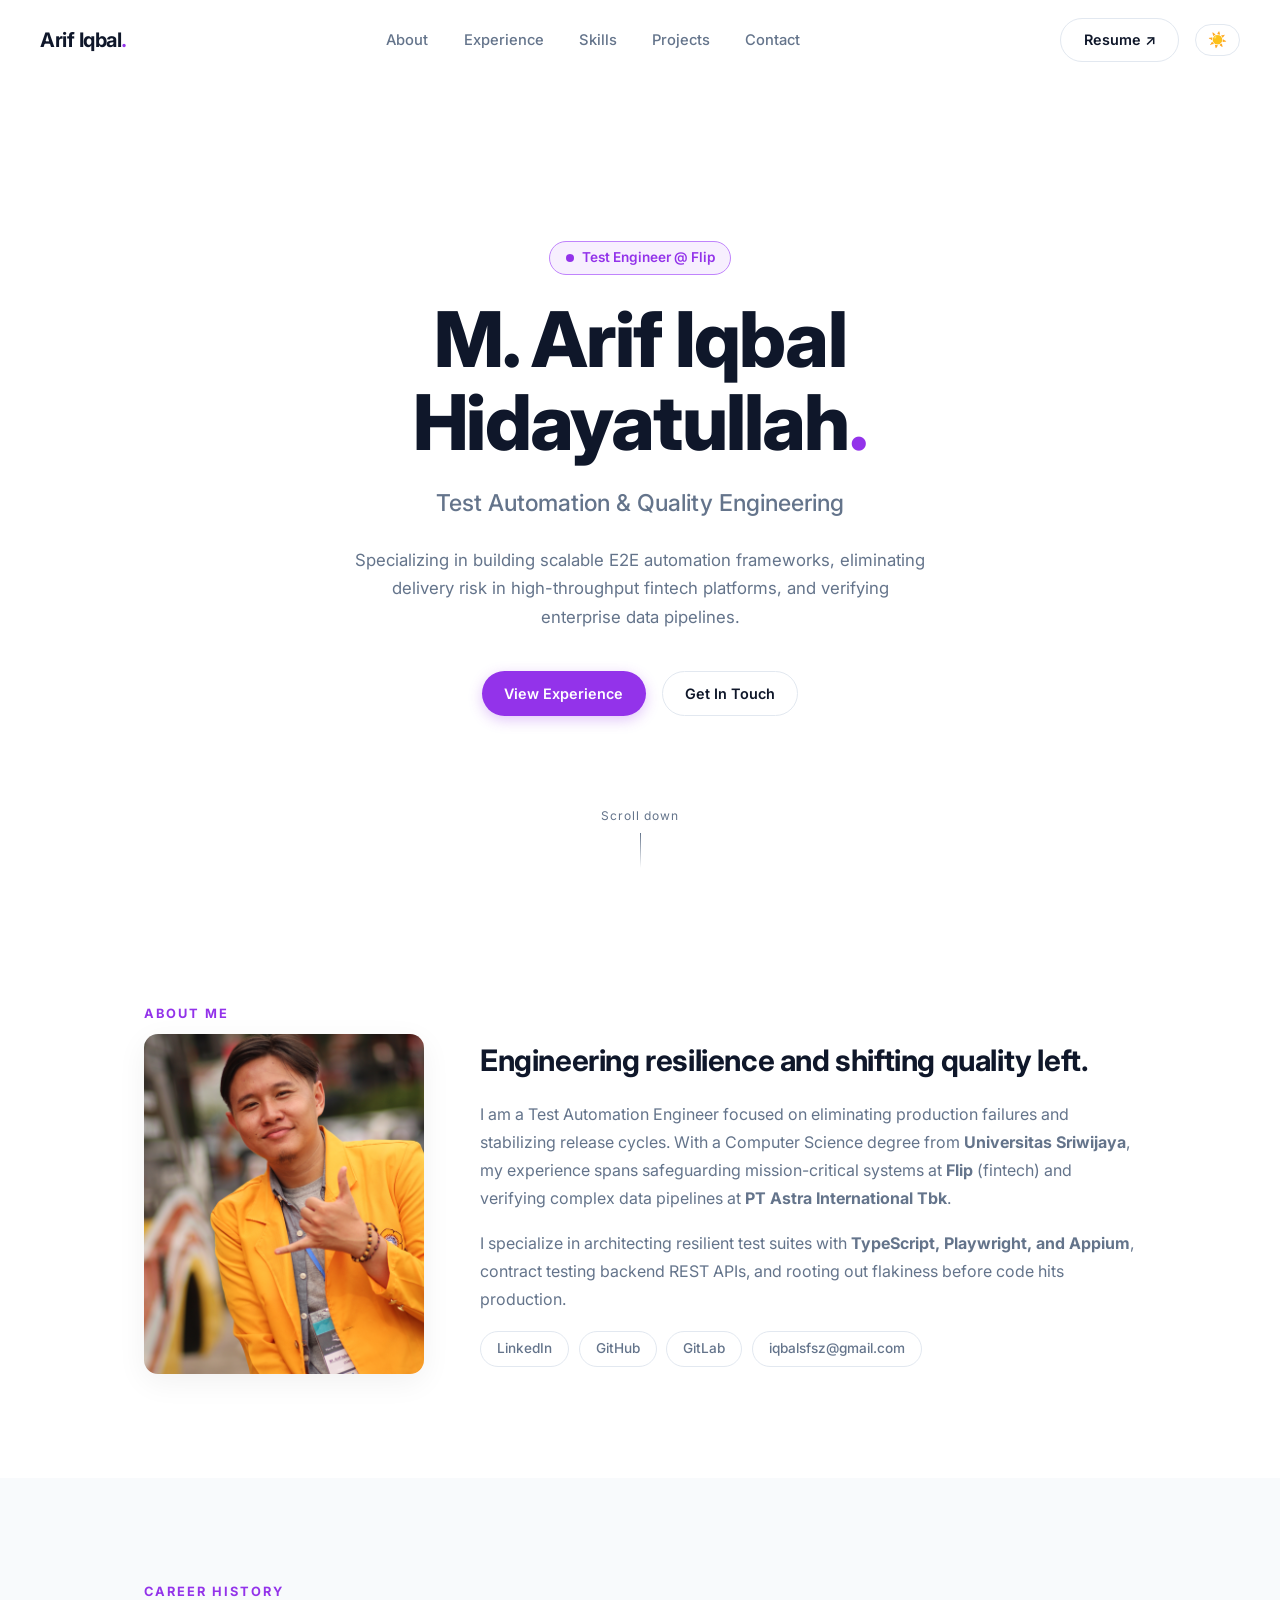
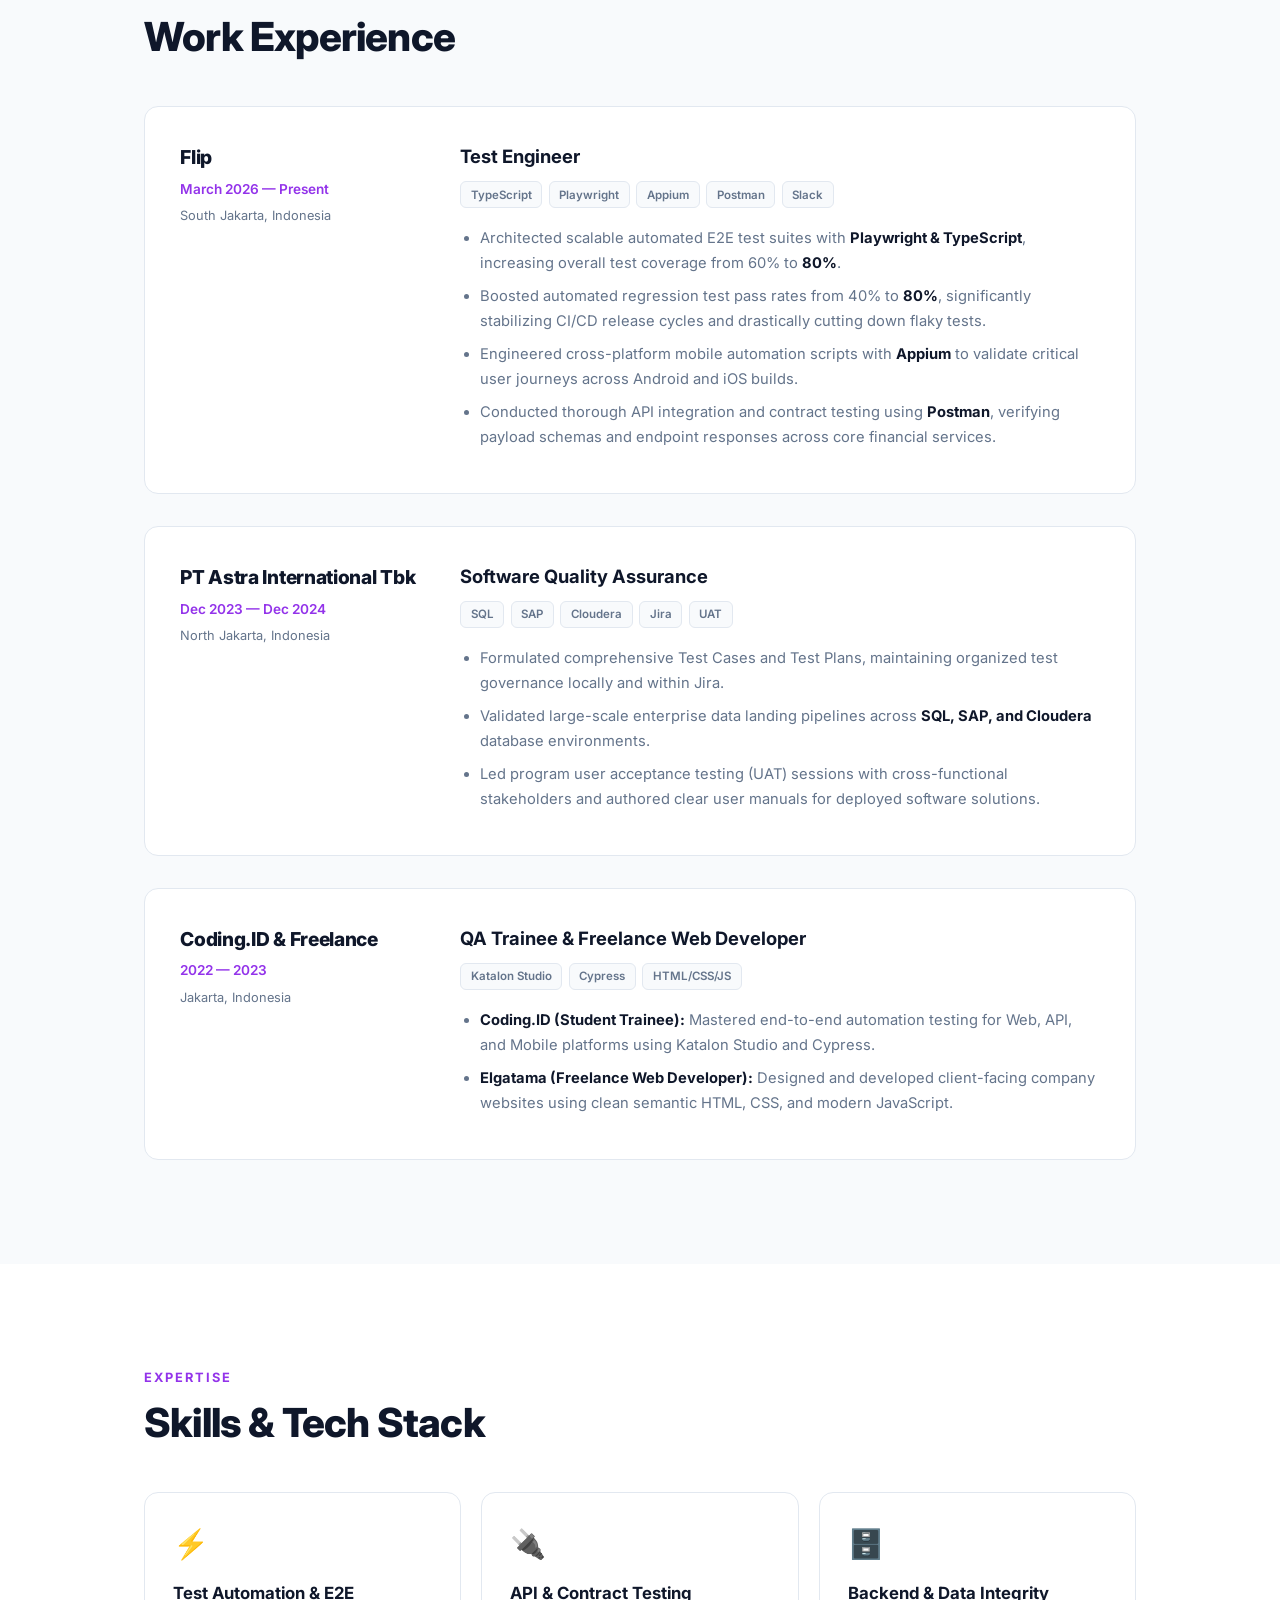
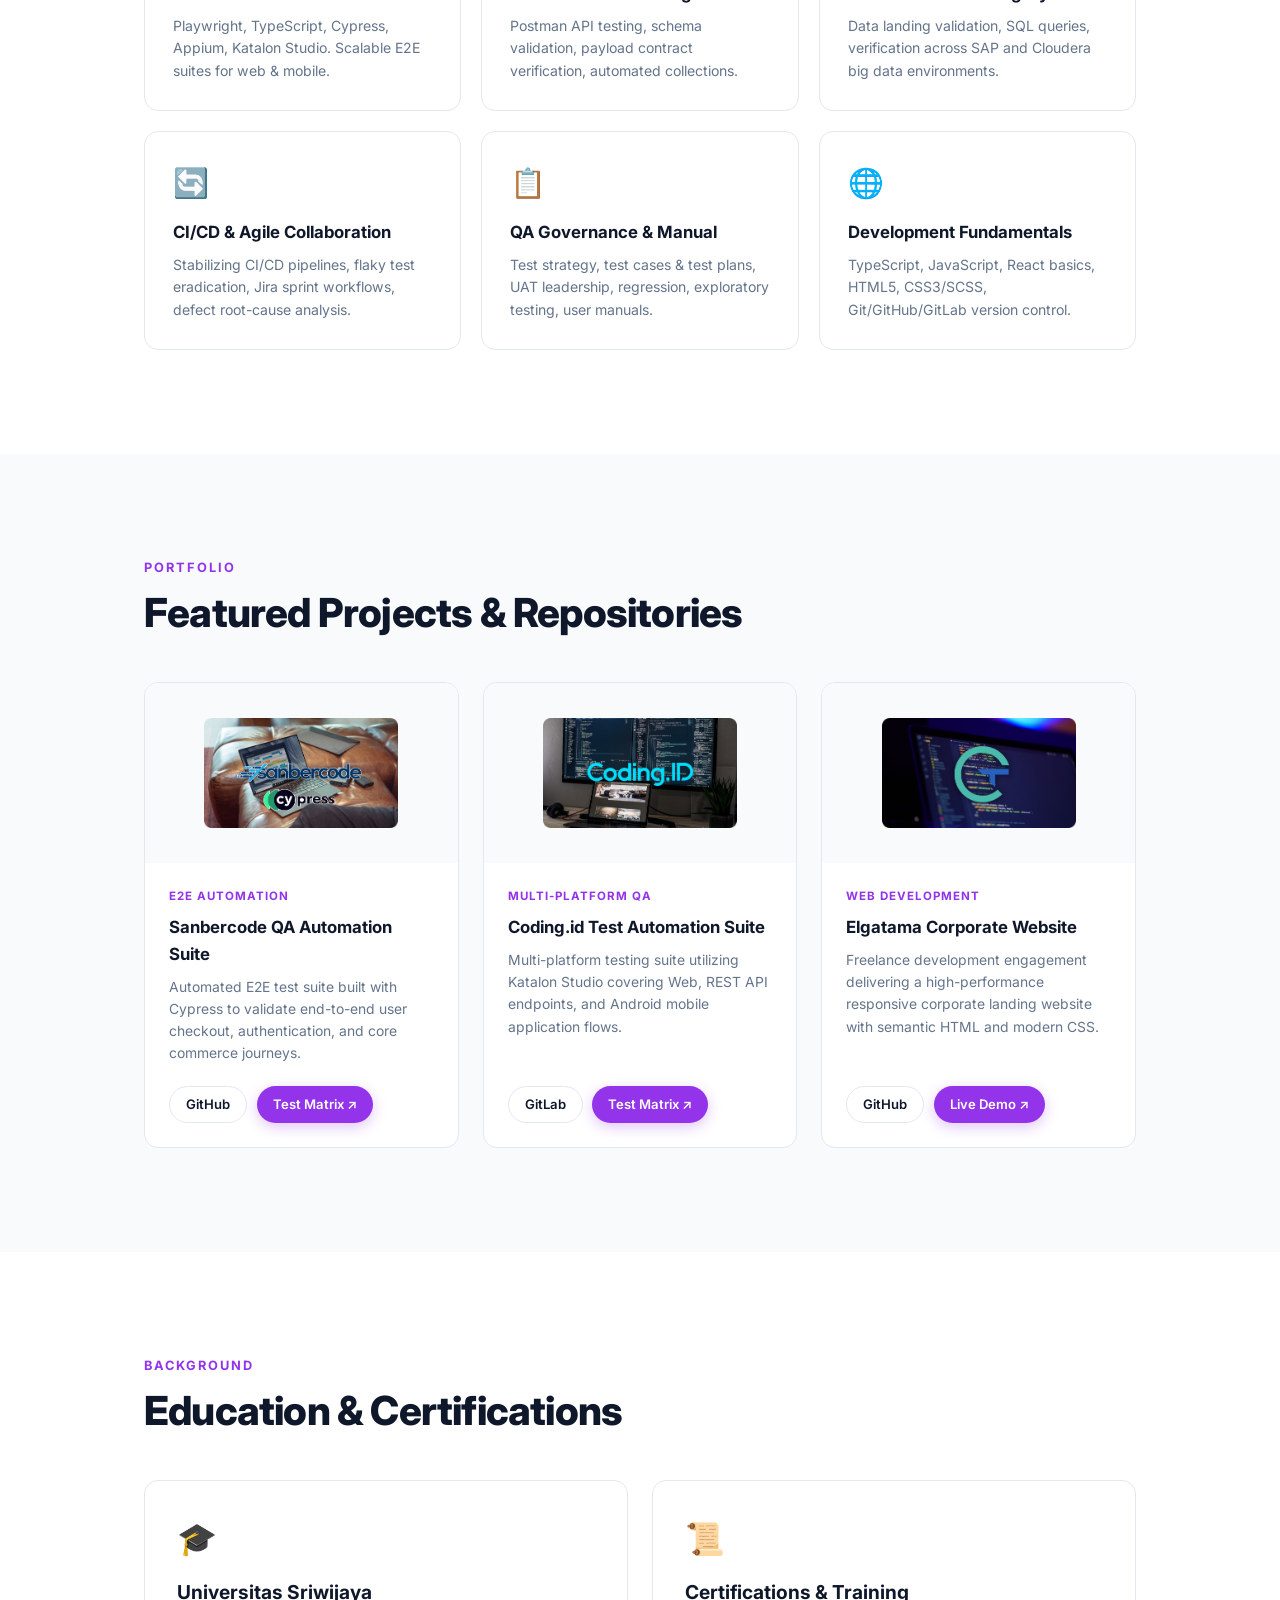
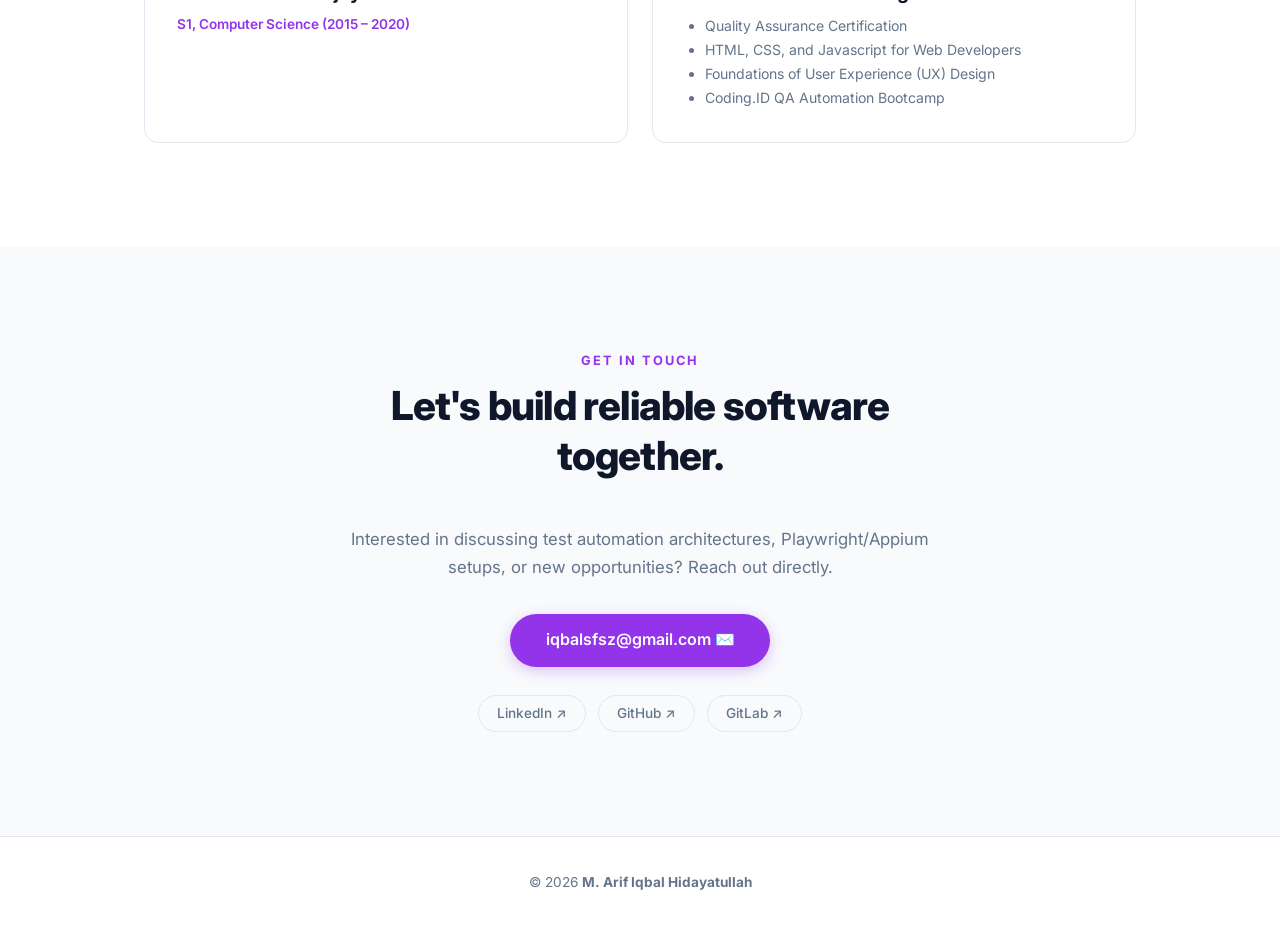
==== index.html @ 3062451e "initial" ====
<!DOCTYPE html>
<html lang="en" data-theme="light">
<head>
  <meta charset="UTF-8" />
  <meta name="viewport" content="width=device-width, initial-scale=1.0" />
  <title>M. Arif Iqbal Hidayatullah — Test Engineer & QA Automation</title>
  <link rel="preconnect" href="https://fonts.googleapis.com" />
  <link rel="preconnect" href="https://fonts.gstatic.com" crossorigin />
  <link href="https://fonts.googleapis.com/css2?family=Inter:wght@300;400;500;600;700;800&display=swap" rel="stylesheet" />
  <link rel="stylesheet" href="css/style.css" />
</head>
<body>

  <!-- ─── NAVBAR ─────────────────────────────────────────────────── -->
  <nav class="navbar" id="navbar">
    <a class="logo" href="#hero">Arif Iqbal<span>.</span></a>
    <ul class="nav-links">
      <li><a href="#about">About</a></li>
      <li><a href="#experience">Experience</a></li>
      <li><a href="#skills">Skills</a></li>
      <li><a href="#projects">Projects</a></li>
      <li><a href="#contact">Contact</a></li>
    </ul>
    <div class="nav-right">
      <a class="btn btn-outline" href="resume/CV M.Arif Iqbal_QA.pdf" target="_blank">Resume ↗</a>
      <button class="theme-toggle" id="themeToggle" aria-label="Toggle theme">
        <span class="icon-sun">☀️</span>
        <span class="icon-moon">🌙</span>
      </button>
      <button class="hamburger" id="hamburger" aria-label="Open menu">
        <span></span><span></span><span></span>
      </button>
    </div>
  </nav>

  <!-- Mobile Menu -->
  <div class="mobile-menu" id="mobileMenu">
    <ul>
      <li><a href="#about" class="mobile-link">About</a></li>
      <li><a href="#experience" class="mobile-link">Experience</a></li>
      <li><a href="#skills" class="mobile-link">Skills</a></li>
      <li><a href="#projects" class="mobile-link">Projects</a></li>
      <li><a href="#contact" class="mobile-link">Contact</a></li>
      <li><a href="resume/CV M.Arif Iqbal_QA.pdf" target="_blank" class="mobile-link">Resume ↗</a></li>
    </ul>
  </div>

  <!-- ─── HERO ──────────────────────────────────────────────────── -->
  <section class="hero" id="hero">
    <div class="hero-content reveal">
      <div class="hero-status-pill">
        <span class="pulse-dot"></span> Test Engineer @ Flip
      </div>
      <h1 class="hero-name">M. Arif Iqbal<br class="hero-break">Hidayatullah<span class="dot">.</span></h1>
      <h2 class="hero-role">Test Automation &amp; Quality Engineering</h2>
      <p class="hero-desc">
        Specializing in building scalable E2E automation frameworks, eliminating delivery risk in high-throughput fintech platforms, and verifying enterprise data pipelines.
      </p>
      <div class="hero-cta">
        <a class="btn btn-primary" href="#experience">View Experience</a>
        <a class="btn btn-outline" href="#contact">Get In Touch</a>
      </div>
    </div>
    <div class="hero-scroll-hint">
      <span>Scroll down</span>
      <div class="scroll-line"></div>
    </div>
  </section>

  <!-- ─── ABOUT ─────────────────────────────────────────────────── -->
  <section class="section" id="about">
    <div class="container">
      <p class="section-label reveal">About Me</p>
      <div class="about-grid">
        <div class="about-photo reveal">
          <img src="images/arifiqbal.JPG" alt="M. Arif Iqbal Hidayatullah" />
        </div>
        <div class="about-text reveal">
          <h2>Engineering resilience and shifting quality left.</h2>
          <p>
            I am a Test Automation Engineer focused on eliminating production failures and stabilizing release cycles. With a Computer Science degree from <strong>Universitas Sriwijaya</strong>, my experience spans safeguarding mission-critical systems at <strong>Flip</strong> (fintech) and verifying complex data pipelines at <strong>PT Astra International Tbk</strong>.
          </p>
          <p>
            I specialize in architecting resilient test suites with <strong>TypeScript, Playwright, and Appium</strong>, contract testing backend REST APIs, and rooting out flakiness before code hits production.
          </p>
          <div class="about-links">
            <a href="https://www.linkedin.com/in/iqbaalmuhmd" target="_blank" class="link-pill">LinkedIn</a>
            <a href="https://github.com/iqbalsz" target="_blank" class="link-pill">GitHub</a>
            <a href="https://gitlab.com/iqbalsfsz" target="_blank" class="link-pill">GitLab</a>
            <a href="mailto:iqbalsfsz@gmail.com" class="link-pill">iqbalsfsz@gmail.com</a>
          </div>
        </div>
      </div>
    </div>
  </section>

  <!-- ─── EXPERIENCE ────────────────────────────────────────────── -->
  <section class="section section-alt" id="experience">
    <div class="container">
      <p class="section-label reveal">Career History</p>
      <h2 class="section-title reveal">Work Experience</h2>

      <div class="timeline">
        <!-- Item 1: Flip -->
        <div class="timeline-item reveal">
          <div class="timeline-meta">
            <span class="timeline-company">Flip</span>
            <span class="timeline-period">March 2026 — Present</span>
            <span class="timeline-location">South Jakarta, Indonesia</span>
          </div>
          <div class="timeline-content">
            <h3 class="timeline-role">Test Engineer</h3>
            <p class="timeline-tags">
              <span>TypeScript</span>
              <span>Playwright</span>
              <span>Appium</span>
              <span>Postman</span>
              <span>Slack</span>
            </p>
            <ul class="timeline-bullets">
              <li>Architected scalable automated E2E test suites with <strong>Playwright &amp; TypeScript</strong>, increasing overall test coverage from 60% to <strong>80%</strong>.</li>
              <li>Boosted automated regression test pass rates from 40% to <strong>80%</strong>, significantly stabilizing CI/CD release cycles and drastically cutting down flaky tests.</li>
              <li>Engineered cross-platform mobile automation scripts with <strong>Appium</strong> to validate critical user journeys across Android and iOS builds.</li>
              <li>Conducted thorough API integration and contract testing using <strong>Postman</strong>, verifying payload schemas and endpoint responses across core financial services.</li>
            </ul>
          </div>
        </div>

        <!-- Item 2: Astra -->
        <div class="timeline-item reveal">
          <div class="timeline-meta">
            <span class="timeline-company">PT Astra International Tbk</span>
            <span class="timeline-period">Dec 2023 — Dec 2024</span>
            <span class="timeline-location">North Jakarta, Indonesia</span>
          </div>
          <div class="timeline-content">
            <h3 class="timeline-role">Software Quality Assurance</h3>
            <p class="timeline-tags">
              <span>SQL</span>
              <span>SAP</span>
              <span>Cloudera</span>
              <span>Jira</span>
              <span>UAT</span>
            </p>
            <ul class="timeline-bullets">
              <li>Formulated comprehensive Test Cases and Test Plans, maintaining organized test governance locally and within Jira.</li>
              <li>Validated large-scale enterprise data landing pipelines across <strong>SQL, SAP, and Cloudera</strong> database environments.</li>
              <li>Led program user acceptance testing (UAT) sessions with cross-functional stakeholders and authored clear user manuals for deployed software solutions.</li>
            </ul>
          </div>
        </div>

        <!-- Item 3: Elgatama & Coding.ID -->
        <div class="timeline-item reveal">
          <div class="timeline-meta">
            <span class="timeline-company">Coding.ID &amp; Freelance</span>
            <span class="timeline-period">2022 — 2023</span>
            <span class="timeline-location">Jakarta, Indonesia</span>
          </div>
          <div class="timeline-content">
            <h3 class="timeline-role">QA Trainee &amp; Freelance Web Developer</h3>
            <p class="timeline-tags">
              <span>Katalon Studio</span>
              <span>Cypress</span>
              <span>HTML/CSS/JS</span>
            </p>
            <ul class="timeline-bullets">
              <li><strong>Coding.ID (Student Trainee):</strong> Mastered end-to-end automation testing for Web, API, and Mobile platforms using Katalon Studio and Cypress.</li>
              <li><strong>Elgatama (Freelance Web Developer):</strong> Designed and developed client-facing company websites using clean semantic HTML, CSS, and modern JavaScript.</li>
            </ul>
          </div>
        </div>
      </div>

    </div>
  </section>

  <!-- ─── SKILLS ────────────────────────────────────────────────── -->
  <section class="section" id="skills">
    <div class="container">
      <p class="section-label reveal">Expertise</p>
      <h2 class="section-title reveal">Skills &amp; Tech Stack</h2>
      <div class="skills-grid reveal">

        <div class="skill-card">
          <div class="skill-icon">⚡</div>
          <h3>Test Automation &amp; E2E</h3>
          <p>Playwright, TypeScript, Cypress, Appium, Katalon Studio. Scalable E2E suites for web &amp; mobile.</p>
        </div>

        <div class="skill-card">
          <div class="skill-icon">🔌</div>
          <h3>API &amp; Contract Testing</h3>
          <p>Postman API testing, schema validation, payload contract verification, automated collections.</p>
        </div>

        <div class="skill-card">
          <div class="skill-icon">🗄️</div>
          <h3>Backend &amp; Data Integrity</h3>
          <p>Data landing validation, SQL queries, verification across SAP and Cloudera big data environments.</p>
        </div>

        <div class="skill-card">
          <div class="skill-icon">🔄</div>
          <h3>CI/CD &amp; Agile Collaboration</h3>
          <p>Stabilizing CI/CD pipelines, flaky test eradication, Jira sprint workflows, defect root-cause analysis.</p>
        </div>

        <div class="skill-card">
          <div class="skill-icon">📋</div>
          <h3>QA Governance &amp; Manual</h3>
          <p>Test strategy, test cases &amp; test plans, UAT leadership, regression, exploratory testing, user manuals.</p>
        </div>

        <div class="skill-card">
          <div class="skill-icon">🌐</div>
          <h3>Development Fundamentals</h3>
          <p>TypeScript, JavaScript, React basics, HTML5, CSS3/SCSS, Git/GitHub/GitLab version control.</p>
        </div>

      </div>
    </div>
  </section>

  <!-- ─── PROJECTS ──────────────────────────────────────────────── -->
  <section class="section section-alt" id="projects">
    <div class="container">
      <p class="section-label reveal">Portfolio</p>
      <h2 class="section-title reveal">Featured Projects &amp; Repositories</h2>
      <div class="projects-grid">

        <!-- Project 1 -->
        <div class="project-card reveal">
          <div class="project-img-wrap">
            <img src="images/SanberCode.png" alt="Sanbercode QA Automation" class="project-img" />
          </div>
          <div class="project-info">
            <span class="project-tag">E2E Automation</span>
            <h3>Sanbercode QA Automation Suite</h3>
            <p>Automated E2E test suite built with Cypress to validate end-to-end user checkout, authentication, and core commerce journeys.</p>
            <div class="project-links">
              <a href="https://github.com/iqbalsz/SanbercodeQA-Kelompok2" target="_blank" class="btn btn-sm btn-outline">GitHub</a>
              <a href="https://docs.google.com/spreadsheets/d/1Zxp_s0xkboxVNwVgEAPOHJn9BYq60E4J3Qf45Dl9nuA/edit#gid=0" target="_blank" class="btn btn-sm btn-primary">Test Matrix ↗</a>
            </div>
          </div>
        </div>

        <!-- Project 2 -->
        <div class="project-card reveal">
          <div class="project-img-wrap">
            <img src="images/project3.png" alt="Coding.id Automation Suite" class="project-img" />
          </div>
          <div class="project-info">
            <span class="project-tag">Multi-Platform QA</span>
            <h3>Coding.id Test Automation Suite</h3>
            <p>Multi-platform testing suite utilizing Katalon Studio covering Web, REST API endpoints, and Android mobile application flows.</p>
            <div class="project-links">
              <a href="https://gitlab.com/iqbalsfsz/team4qa" target="_blank" class="btn btn-sm btn-outline">GitLab</a>
              <a href="https://docs.google.com/spreadsheets/d/12G87X_GN-QVxhkHAI_CF2faiPX8tTCuk14ur5cNZslk/edit?usp=sharing" target="_blank" class="btn btn-sm btn-primary">Test Matrix ↗</a>
            </div>
          </div>
        </div>

        <!-- Project 3 -->
        <div class="project-card reveal">
          <div class="project-img-wrap">
            <img src="images/elgatamaLogo.png" alt="Elgatama Web Project" class="project-img" />
          </div>
          <div class="project-info">
            <span class="project-tag">Web Development</span>
            <h3>Elgatama Corporate Website</h3>
            <p>Freelance development engagement delivering a high-performance responsive corporate landing website with semantic HTML and modern CSS.</p>
            <div class="project-links">
              <a href="https://github.com/iqbalsz/Elga-project" target="_blank" class="btn btn-sm btn-outline">GitHub</a>
              <a href="https://iqbalsz.github.io/Elga-project/index.html" target="_blank" class="btn btn-sm btn-primary">Live Demo ↗</a>
            </div>
          </div>
        </div>

      </div>
    </div>
  </section>

  <!-- ─── EDUCATION & CERTIFICATIONS ────────────────────────────── -->
  <section class="section" id="education">
    <div class="container reveal">
      <p class="section-label">Background</p>
      <h2 class="section-title">Education &amp; Certifications</h2>
      <div class="edu-grid">
        <div class="edu-card">
          <div class="edu-icon">🎓</div>
          <h3>Universitas Sriwijaya</h3>
          <p class="edu-degree">S1, Computer Science (2015 – 2020)</p>
        </div>
        <div class="edu-card">
          <div class="edu-icon">📜</div>
          <h3>Certifications &amp; Training</h3>
          <ul class="cert-list">
            <li>Quality Assurance Certification</li>
            <li>HTML, CSS, and Javascript for Web Developers</li>
            <li>Foundations of User Experience (UX) Design</li>
            <li>Coding.ID QA Automation Bootcamp</li>
          </ul>
        </div>
      </div>
    </div>
  </section>

  <!-- ─── CONTACT ───────────────────────────────────────────────── -->
  <section class="section section-alt" id="contact">
    <div class="container contact-container reveal">
      <p class="section-label">Get In Touch</p>
      <h2 class="section-title">Let's build reliable software together.</h2>
      <p class="contact-desc">
        Interested in discussing test automation architectures, Playwright/Appium setups, or new opportunities? Reach out directly.
      </p>
      <div class="contact-actions">
        <a href="mailto:iqbalsfsz@gmail.com" class="btn btn-primary btn-lg">iqbalsfsz@gmail.com ✉️</a>
      </div>
      <div class="social-links">
        <a href="https://www.linkedin.com/in/iqbaalmuhmd" target="_blank" class="social-pill">LinkedIn ↗</a>
        <a href="https://github.com/iqbalsz" target="_blank" class="social-pill">GitHub ↗</a>
        <a href="https://gitlab.com/iqbalsfsz" target="_blank" class="social-pill">GitLab ↗</a>
      </div>
    </div>
  </section>

  <!-- ─── FOOTER ────────────────────────────────────────────────── -->
  <footer class="footer">
    <p>© 2026 <strong>M. Arif Iqbal Hidayatullah</strong></p>
  </footer>

  <script src="js/main.js"></script>
</body>
</html>
---- css/style.css ----
/* ─── CSS VARIABLES / THEMES ─────────────────────────────────────── */
:root {
  --accent:       #9333ea;
  --accent-light: #c084fc;
  --accent-bg:    rgba(147, 51, 234, 0.08);
  --bg:           #ffffff;
  --bg-alt:       #f8fafc;
  --bg-rgb:       255, 255, 255;
  --surface:      #ffffff;
  --border:       #e2e8f0;
  --text:         #0f172a;
  --text-muted:   #64748b;
  --shadow-sm:    0 1px 3px rgba(0,0,0,0.06);
  --shadow:       0 8px 30px rgba(0,0,0,0.06);
  --shadow-hover: 0 16px 40px rgba(147, 51, 234, 0.12);
  --radius:       14px;
  --transition:   0.25s cubic-bezier(0.16, 1, 0.3, 1);
}

[data-theme="dark"] {
  --accent:       #c084fc;
  --accent-light: #e9d5ff;
  --accent-bg:    rgba(192, 132, 252, 0.12);
  --bg:           #0b0f19;
  --bg-alt:       #111827;
  --bg-rgb:       11, 15, 25;
  --surface:      #1a2234;
  --border:       #26334d;
  --text:         #f1f5f9;
  --text-muted:   #94a3b8;
  --shadow-sm:    0 1px 3px rgba(0,0,0,0.4);
  --shadow:       0 8px 30px rgba(0,0,0,0.4);
  --shadow-hover: 0 16px 40px rgba(192, 132, 252, 0.16);
}

/* ─── RESET ───────────────────────────────────────────────────────── */
*, *::before, *::after { box-sizing: border-box; margin: 0; padding: 0; }
html { scroll-behavior: smooth; font-size: 16px; }
body {
  font-family: 'Inter', -apple-system, BlinkMacSystemFont, sans-serif;
  background: var(--bg);
  color: var(--text);
  transition: background var(--transition), color var(--transition);
  line-height: 1.6;
  -webkit-font-smoothing: antialiased;
}
img { max-width: 100%; display: block; }
a { text-decoration: none; color: inherit; }
ul { list-style: none; }

/* ─── CONTAINER ───────────────────────────────────────────────────── */
.container {
  max-width: 1040px;
  margin: 0 auto;
  padding: 0 1.5rem;
}

/* ─── NAVBAR ──────────────────────────────────────────────────────── */
.navbar {
  position: fixed;
  top: 0; left: 0; right: 0;
  z-index: 100;
  display: flex;
  align-items: center;
  justify-content: space-between;
  padding: 1.1rem 2.5rem;
  background: var(--bg);
  backdrop-filter: blur(12px);
  border-bottom: 1px solid transparent;
  transition: border-color var(--transition), background var(--transition), box-shadow var(--transition);
}
.navbar.scrolled {
  border-color: var(--border);
  box-shadow: var(--shadow-sm);
  background: rgba(var(--bg-rgb), 0.88);
}
.logo {
  font-size: 1.25rem;
  font-weight: 700;
  color: var(--text);
  letter-spacing: -0.5px;
}
.logo span { color: var(--accent); }

.nav-links {
  display: flex;
  gap: 2.2rem;
}
.nav-links a {
  font-size: 0.92rem;
  font-weight: 500;
  color: var(--text-muted);
  transition: color var(--transition);
}
.nav-links a:hover { color: var(--accent); }

.nav-right {
  display: flex;
  align-items: center;
  gap: 1rem;
}

/* ─── BUTTONS ─────────────────────────────────────────────────────── */
.btn {
  display: inline-flex;
  align-items: center;
  justify-content: center;
  gap: 0.4rem;
  padding: 0.6rem 1.4rem;
  border-radius: 100px;
  font-size: 0.9rem;
  font-weight: 600;
  cursor: pointer;
  border: none;
  transition: all var(--transition);
}
.btn-primary {
  background: var(--accent);
  color: #fff;
  box-shadow: 0 4px 14px rgba(147, 51, 234, 0.28);
}
.btn-primary:hover {
  filter: brightness(1.1);
  transform: translateY(-2px);
  box-shadow: 0 6px 20px rgba(147, 51, 234, 0.4);
}
.btn-outline {
  background: transparent;
  color: var(--text);
  border: 1.5px solid var(--border);
}
.btn-outline:hover {
  border-color: var(--accent);
  color: var(--accent);
  transform: translateY(-2px);
}
.btn-sm { padding: 0.45rem 1rem; font-size: 0.82rem; }
.btn-lg { padding: 0.85rem 2.2rem; font-size: 1rem; }

/* ─── THEME TOGGLE ────────────────────────────────────────────────── */
.theme-toggle {
  background: none;
  border: 1.5px solid var(--border);
  border-radius: 100px;
  padding: 0.45rem 0.75rem;
  cursor: pointer;
  font-size: 0.95rem;
  line-height: 1;
  transition: border-color var(--transition);
}
.theme-toggle:hover { border-color: var(--accent); }
[data-theme="light"] .icon-moon { display: none; }
[data-theme="dark"]  .icon-sun  { display: none; }

/* ─── HAMBURGER & MOBILE MENU ─────────────────────────────────────── */
.hamburger {
  display: none;
  flex-direction: column;
  justify-content: center;
  align-items: center;
  gap: 5px;
  background: none;
  border: none;
  cursor: pointer;
  padding: 6px;
  z-index: 101;
}
.hamburger span {
  display: block;
  width: 22px;
  height: 2px;
  background: var(--text);
  border-radius: 2px;
  transition: transform var(--transition), opacity var(--transition), background var(--transition);
}
.hamburger.open span:nth-child(1) {
  transform: translateY(7px) rotate(45deg);
}
.hamburger.open span:nth-child(2) {
  opacity: 0;
}
.hamburger.open span:nth-child(3) {
  transform: translateY(-7px) rotate(-45deg);
}
.mobile-menu {
  display: none;
  position: fixed;
  inset: 0;
  z-index: 99;
  background: var(--bg);
  padding: 6.5rem 2rem 2rem;
  backdrop-filter: blur(16px);
}
.mobile-menu.open { display: flex; flex-direction: column; }
.mobile-menu ul { display: flex; flex-direction: column; gap: 1.5rem; }
.mobile-menu a {
  font-size: 1.35rem;
  font-weight: 600;
  color: var(--text);
  transition: color var(--transition);
}
.mobile-menu a:hover {
  color: var(--accent);
}

/* ─── SECTION BASE ────────────────────────────────────────────────── */
.section { padding: 6.5rem 0; }
.section-alt { background: var(--bg-alt); }
.section-label {
  font-size: 0.8rem;
  font-weight: 700;
  text-transform: uppercase;
  letter-spacing: 2px;
  color: var(--accent);
  margin-bottom: 0.6rem;
}
.section-title {
  font-size: clamp(1.8rem, 3.5vw, 2.5rem);
  font-weight: 800;
  letter-spacing: -0.8px;
  line-height: 1.25;
  margin-bottom: 2.75rem;
  color: var(--text);
}

/* ─── HERO ────────────────────────────────────────────────────────── */
.hero {
  min-height: 100vh;
  display: flex;
  flex-direction: column;
  align-items: center;
  justify-content: center;
  text-align: center;
  padding: 7.5rem 1.5rem 4rem;
  position: relative;
}
.hero-status-pill {
  display: inline-flex;
  align-items: center;
  gap: 0.5rem;
  font-size: 0.85rem;
  font-weight: 600;
  padding: 0.35rem 0.95rem;
  border-radius: 100px;
  background: var(--accent-bg);
  color: var(--accent);
  border: 1px solid var(--accent-light);
  margin-bottom: 1.5rem;
}
.pulse-dot {
  width: 8px;
  height: 8px;
  border-radius: 50%;
  background: var(--accent);
  animation: pulseDot 2s infinite;
}
@keyframes pulseDot {
  0%   { box-shadow: 0 0 0 0 var(--accent-bg); }
  70%  { box-shadow: 0 0 0 9px transparent; }
  100% { box-shadow: 0 0 0 0 transparent; }
}

.hero-name {
  font-size: clamp(2.5rem, 6vw, 4.8rem);
  font-weight: 800;
  letter-spacing: -1.8px;
  line-height: 1.08;
  color: var(--text);
}
.hero-name .dot { color: var(--accent); }
.hero-role {
  font-size: clamp(1.1rem, 2.5vw, 1.45rem);
  font-weight: 500;
  color: var(--text-muted);
  margin: 1.2rem 0 1.5rem;
}
.hero-desc {
  max-width: 580px;
  margin: 0 auto 2.5rem;
  font-size: 1.05rem;
  color: var(--text-muted);
  line-height: 1.7;
}
.hero-cta {
  display: flex;
  gap: 1rem;
  justify-content: center;
  flex-wrap: wrap;
}
.hero-scroll-hint {
  position: absolute;
  bottom: 2rem;
  display: flex;
  flex-direction: column;
  align-items: center;
  gap: 0.5rem;
  font-size: 0.75rem;
  color: var(--text-muted);
  letter-spacing: 1px;
}
.scroll-line {
  width: 1px;
  height: 35px;
  background: linear-gradient(to bottom, var(--text-muted), transparent);
  animation: scrollPulse 1.8s ease-in-out infinite;
}
@keyframes scrollPulse {
  0%, 100% { opacity: 1; transform: scaleY(1); }
  50%       { opacity: 0.3; transform: scaleY(0.5); }
}

/* ─── ABOUT ───────────────────────────────────────────────────────── */
.about-grid {
  display: grid;
  grid-template-columns: 280px 1fr;
  gap: 3.5rem;
  align-items: center;
}
.about-photo img {
  width: 100%;
  height: 340px;
  object-fit: cover;
  border-radius: var(--radius);
  box-shadow: var(--shadow);
}
.about-text h2 {
  font-size: clamp(1.4rem, 2.5vw, 1.85rem);
  font-weight: 700;
  line-height: 1.35;
  margin-bottom: 1.2rem;
  letter-spacing: -0.4px;
}
.about-text p {
  color: var(--text-muted);
  margin-bottom: 1.1rem;
  line-height: 1.75;
}
.about-highlights {
  display: grid;
  grid-template-columns: repeat(3, 1fr);
  gap: 1rem;
  margin: 1.8rem 0;
  padding: 1.2rem;
  background: var(--bg-alt);
  border-radius: var(--radius);
  border: 1px solid var(--border);
}
.highlight-item {
  text-align: center;
}
.highlight-num {
  display: block;
  font-size: 1.6rem;
  font-weight: 800;
  color: var(--accent);
  line-height: 1.2;
}
.highlight-label {
  font-size: 0.75rem;
  font-weight: 600;
  color: var(--text-muted);
}
.about-links {
  display: flex;
  flex-wrap: wrap;
  gap: 0.6rem;
}
.link-pill {
  font-size: 0.85rem;
  font-weight: 500;
  padding: 0.4rem 1rem;
  border-radius: 100px;
  border: 1.5px solid var(--border);
  color: var(--text-muted);
  transition: all var(--transition);
}
.link-pill:hover {
  border-color: var(--accent);
  color: var(--accent);
}

/* ─── TIMELINE (EXPERIENCE) ───────────────────────────────────────── */
.timeline {
  display: flex;
  flex-direction: column;
  gap: 2rem;
}
.timeline-item {
  display: grid;
  grid-template-columns: 240px 1fr;
  gap: 2.5rem;
  background: var(--surface);
  border: 1px solid var(--border);
  border-radius: var(--radius);
  padding: 2.2rem;
  transition: transform var(--transition), box-shadow var(--transition);
}
.timeline-item:hover {
  transform: translateY(-3px);
  box-shadow: var(--shadow);
}
.timeline-meta {
  display: flex;
  flex-direction: column;
  gap: 0.35rem;
}
.timeline-company {
  font-size: 1.2rem;
  font-weight: 800;
  color: var(--text);
  letter-spacing: -0.3px;
}
.timeline-period {
  font-size: 0.85rem;
  font-weight: 600;
  color: var(--accent);
}
.timeline-location {
  font-size: 0.8rem;
  color: var(--text-muted);
}
.timeline-role {
  font-size: 1.15rem;
  font-weight: 700;
  margin-bottom: 0.6rem;
  color: var(--text);
}
.timeline-tags {
  display: flex;
  flex-wrap: wrap;
  gap: 0.4rem;
  margin-bottom: 1.1rem;
}
.timeline-tags span {
  font-size: 0.72rem;
  font-weight: 600;
  padding: 0.2rem 0.6rem;
  border-radius: 6px;
  background: var(--bg-alt);
  color: var(--text-muted);
  border: 1px solid var(--border);
}
.timeline-bullets {
  list-style: disc;
  padding-left: 1.25rem;
  color: var(--text-muted);
  font-size: 0.92rem;
  line-height: 1.7;
}
.timeline-bullets li {
  margin-bottom: 0.5rem;
}
.timeline-bullets strong {
  color: var(--text);
}

/* ─── SKILLS ──────────────────────────────────────────────────────── */
.skills-grid {
  display: grid;
  grid-template-columns: repeat(auto-fill, minmax(300px, 1fr));
  gap: 1.25rem;
}
.skill-card {
  background: var(--surface);
  border: 1px solid var(--border);
  border-radius: var(--radius);
  padding: 1.75rem;
  transition: all var(--transition);
}
.skill-card:hover {
  box-shadow: var(--shadow-hover);
  border-color: var(--accent-light);
  transform: translateY(-3px);
}
.skill-icon { font-size: 1.8rem; margin-bottom: 0.8rem; }
.skill-card h3 {
  font-size: 1.05rem;
  font-weight: 700;
  margin-bottom: 0.5rem;
}
.skill-card p {
  font-size: 0.88rem;
  color: var(--text-muted);
  line-height: 1.6;
}

/* ─── PROJECTS ────────────────────────────────────────────────────── */
.projects-grid {
  display: grid;
  grid-template-columns: repeat(auto-fill, minmax(310px, 1fr));
  gap: 1.5rem;
}
.project-card {
  background: var(--surface);
  border: 1px solid var(--border);
  border-radius: var(--radius);
  overflow: hidden;
  display: flex;
  flex-direction: column;
  transition: all var(--transition);
}
.project-card:hover {
  box-shadow: var(--shadow-hover);
  transform: translateY(-4px);
}
.project-img-wrap {
  width: 100%;
  height: 180px;
  overflow: hidden;
  background: var(--bg-alt);
  display: flex;
  align-items: center;
  justify-content: center;
  padding: 1.5rem;
}
.project-img {
  max-height: 110px;
  max-width: 100%;
  object-fit: contain;
  transition: transform var(--transition);
}
.project-card:hover .project-img { transform: scale(1.05); }
.project-info {
  padding: 1.5rem;
  display: flex;
  flex-direction: column;
  flex-grow: 1;
}
.project-tag {
  font-size: 0.72rem;
  font-weight: 700;
  text-transform: uppercase;
  letter-spacing: 1px;
  color: var(--accent);
  display: block;
  margin-bottom: 0.5rem;
}
.project-info h3 {
  font-size: 1.05rem;
  font-weight: 700;
  margin-bottom: 0.5rem;
}
.project-info p {
  font-size: 0.87rem;
  color: var(--text-muted);
  line-height: 1.6;
  margin-bottom: 1.3rem;
  flex-grow: 1;
}
.project-links {
  display: flex;
  gap: 0.6rem;
  flex-wrap: wrap;
}

/* ─── EDUCATION & CERTIFICATIONS ──────────────────────────────────── */
.edu-grid {
  display: grid;
  grid-template-columns: 1fr 1fr;
  gap: 1.5rem;
}
.edu-card {
  background: var(--surface);
  border: 1px solid var(--border);
  border-radius: var(--radius);
  padding: 2rem;
  transition: transform var(--transition);
}
.edu-card:hover { transform: translateY(-2px); }
.edu-icon { font-size: 2rem; margin-bottom: 0.8rem; }
.edu-card h3 {
  font-size: 1.2rem;
  font-weight: 700;
  margin-bottom: 0.4rem;
}
.edu-degree {
  font-size: 0.85rem;
  font-weight: 600;
  color: var(--accent);
  margin-bottom: 0.8rem;
}
.edu-desc {
  font-size: 0.88rem;
  color: var(--text-muted);
  line-height: 1.6;
}
.cert-list {
  list-style: disc;
  padding-left: 1.25rem;
  color: var(--text-muted);
  font-size: 0.88rem;
  line-height: 1.7;
}

/* ─── CONTACT ─────────────────────────────────────────────────────── */
.contact-container {
  max-width: 650px;
  text-align: center;
}
.contact-desc {
  color: var(--text-muted);
  margin-bottom: 2rem;
  font-size: 1.05rem;
  line-height: 1.7;
}
.contact-actions {
  margin-bottom: 1.8rem;
}
.social-links {
  display: flex;
  justify-content: center;
  gap: 0.8rem;
  flex-wrap: wrap;
}
.social-pill {
  font-size: 0.85rem;
  font-weight: 500;
  padding: 0.4rem 1.1rem;
  border-radius: 100px;
  border: 1.5px solid var(--border);
  color: var(--text-muted);
  transition: all var(--transition);
}
.social-pill:hover {
  border-color: var(--accent);
  color: var(--accent);
}

/* ─── FOOTER ──────────────────────────────────────────────────────── */
.footer {
  text-align: center;
  padding: 2.2rem;
  font-size: 0.85rem;
  color: var(--text-muted);
  border-top: 1px solid var(--border);
}

/* ─── REVEAL ANIMATION ────────────────────────────────────────────── */
.reveal {
  opacity: 0;
  transform: translateY(20px);
  transition: opacity 0.55s ease, transform 0.55s ease;
}
.reveal.visible {
  opacity: 1;
  transform: translateY(0);
}

/* ─── RESPONSIVE ──────────────────────────────────────────────────── */
@media (max-width: 860px) {
  .timeline-item {
    grid-template-columns: 1fr;
    gap: 1.2rem;
    padding: 1.8rem;
  }
  .about-grid {
    grid-template-columns: 1fr;
    text-align: center;
  }
  .about-photo {
    display: flex;
    justify-content: center;
  }
  .about-photo img {
    width: 200px;
    height: 250px;
  }
  .about-highlights {
    grid-template-columns: 1fr;
    gap: 0.8rem;
  }
  .about-links { justify-content: center; }
  .edu-grid { grid-template-columns: 1fr; }
}

@media (max-width: 768px) {
  .navbar { padding: 1rem 1.25rem; }
  .nav-links { display: none; }
  .hamburger { display: flex; }
  .hero-scroll-hint { display: none; }
  .skills-grid { grid-template-columns: 1fr; }
  .projects-grid { grid-template-columns: 1fr; }
}
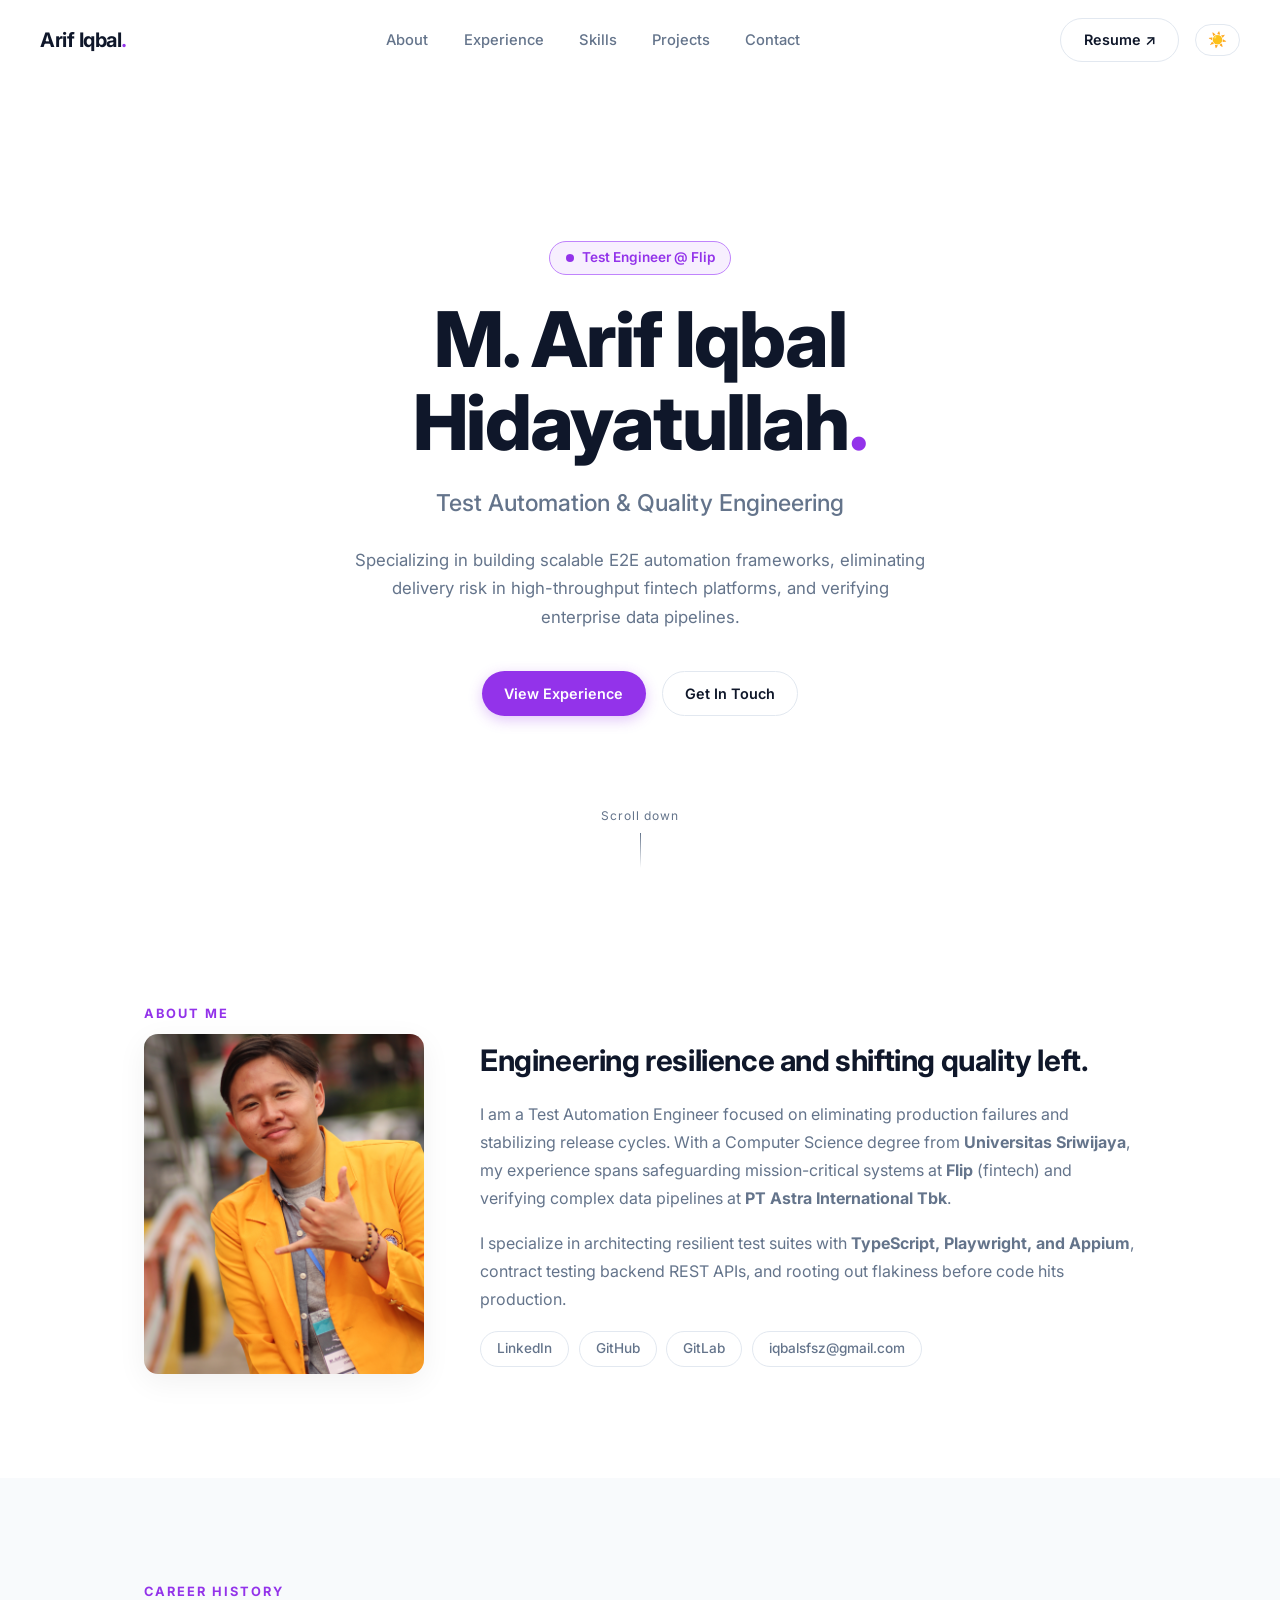
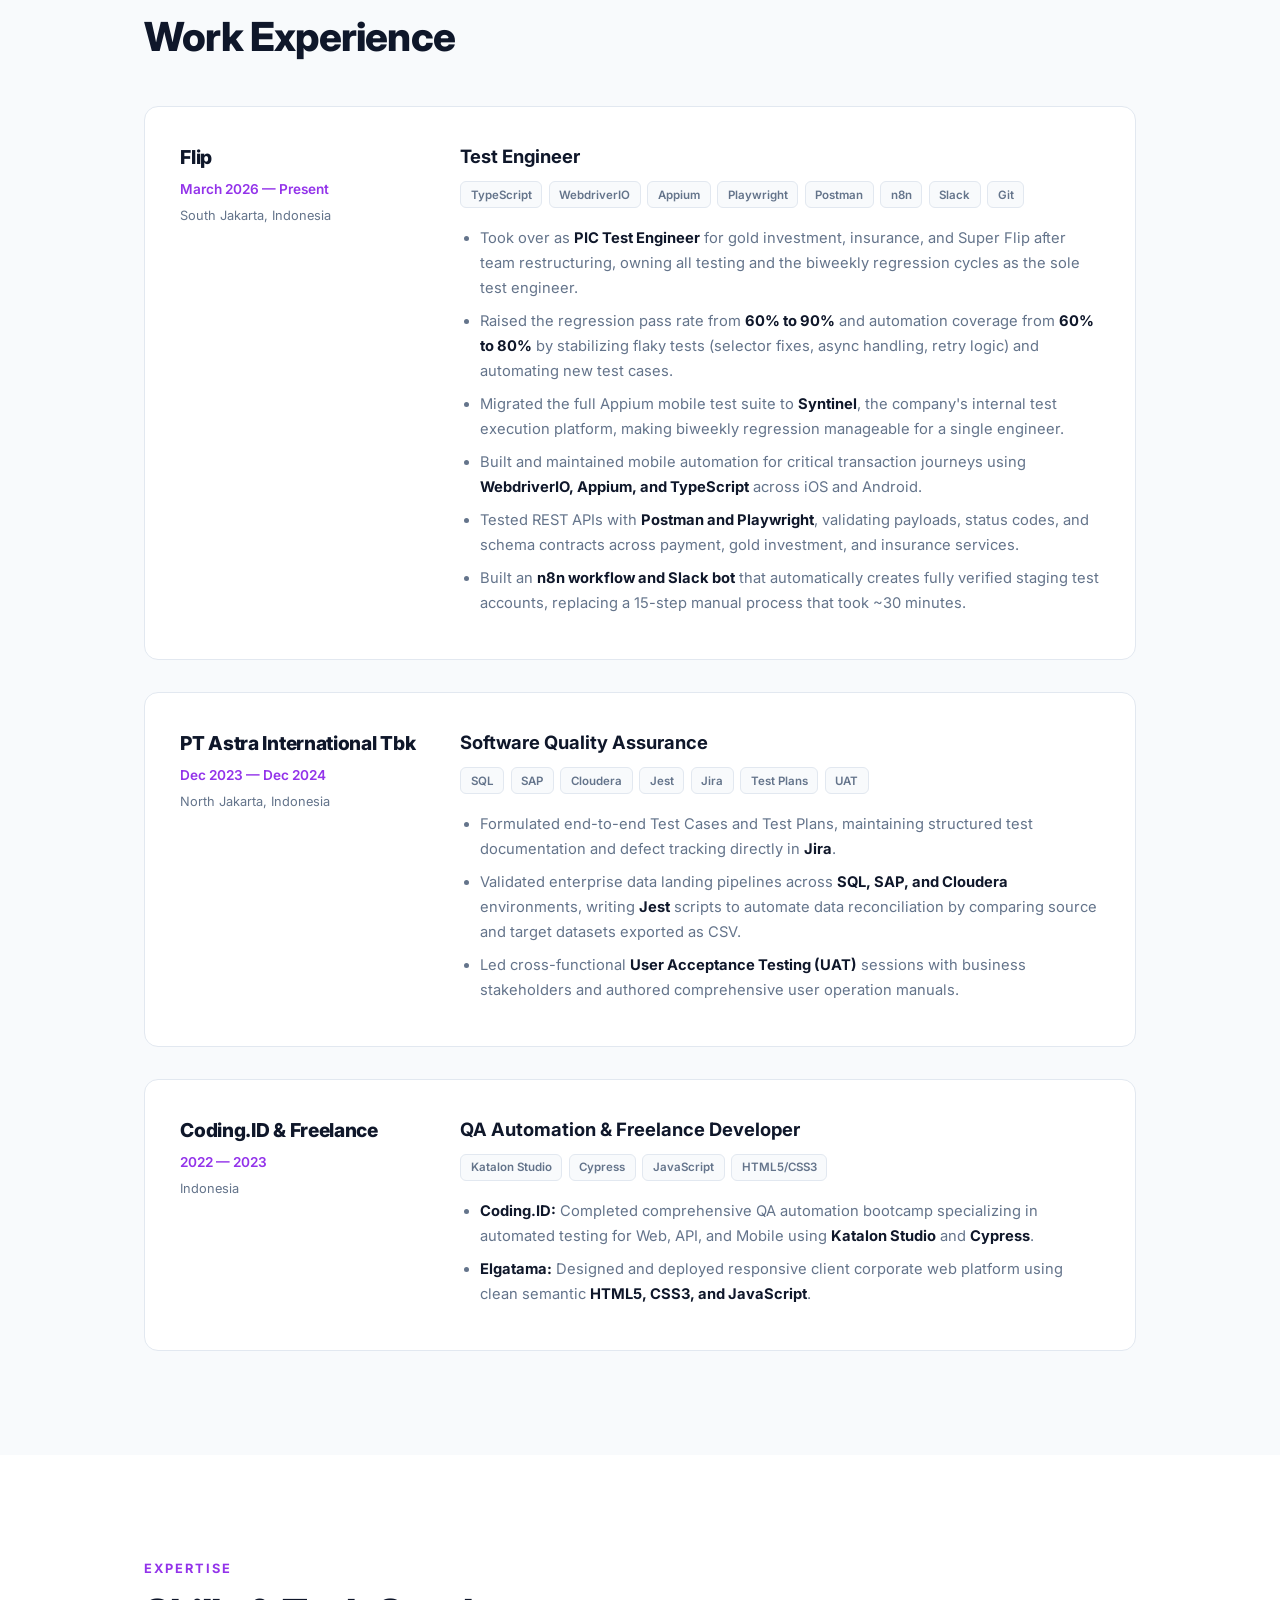
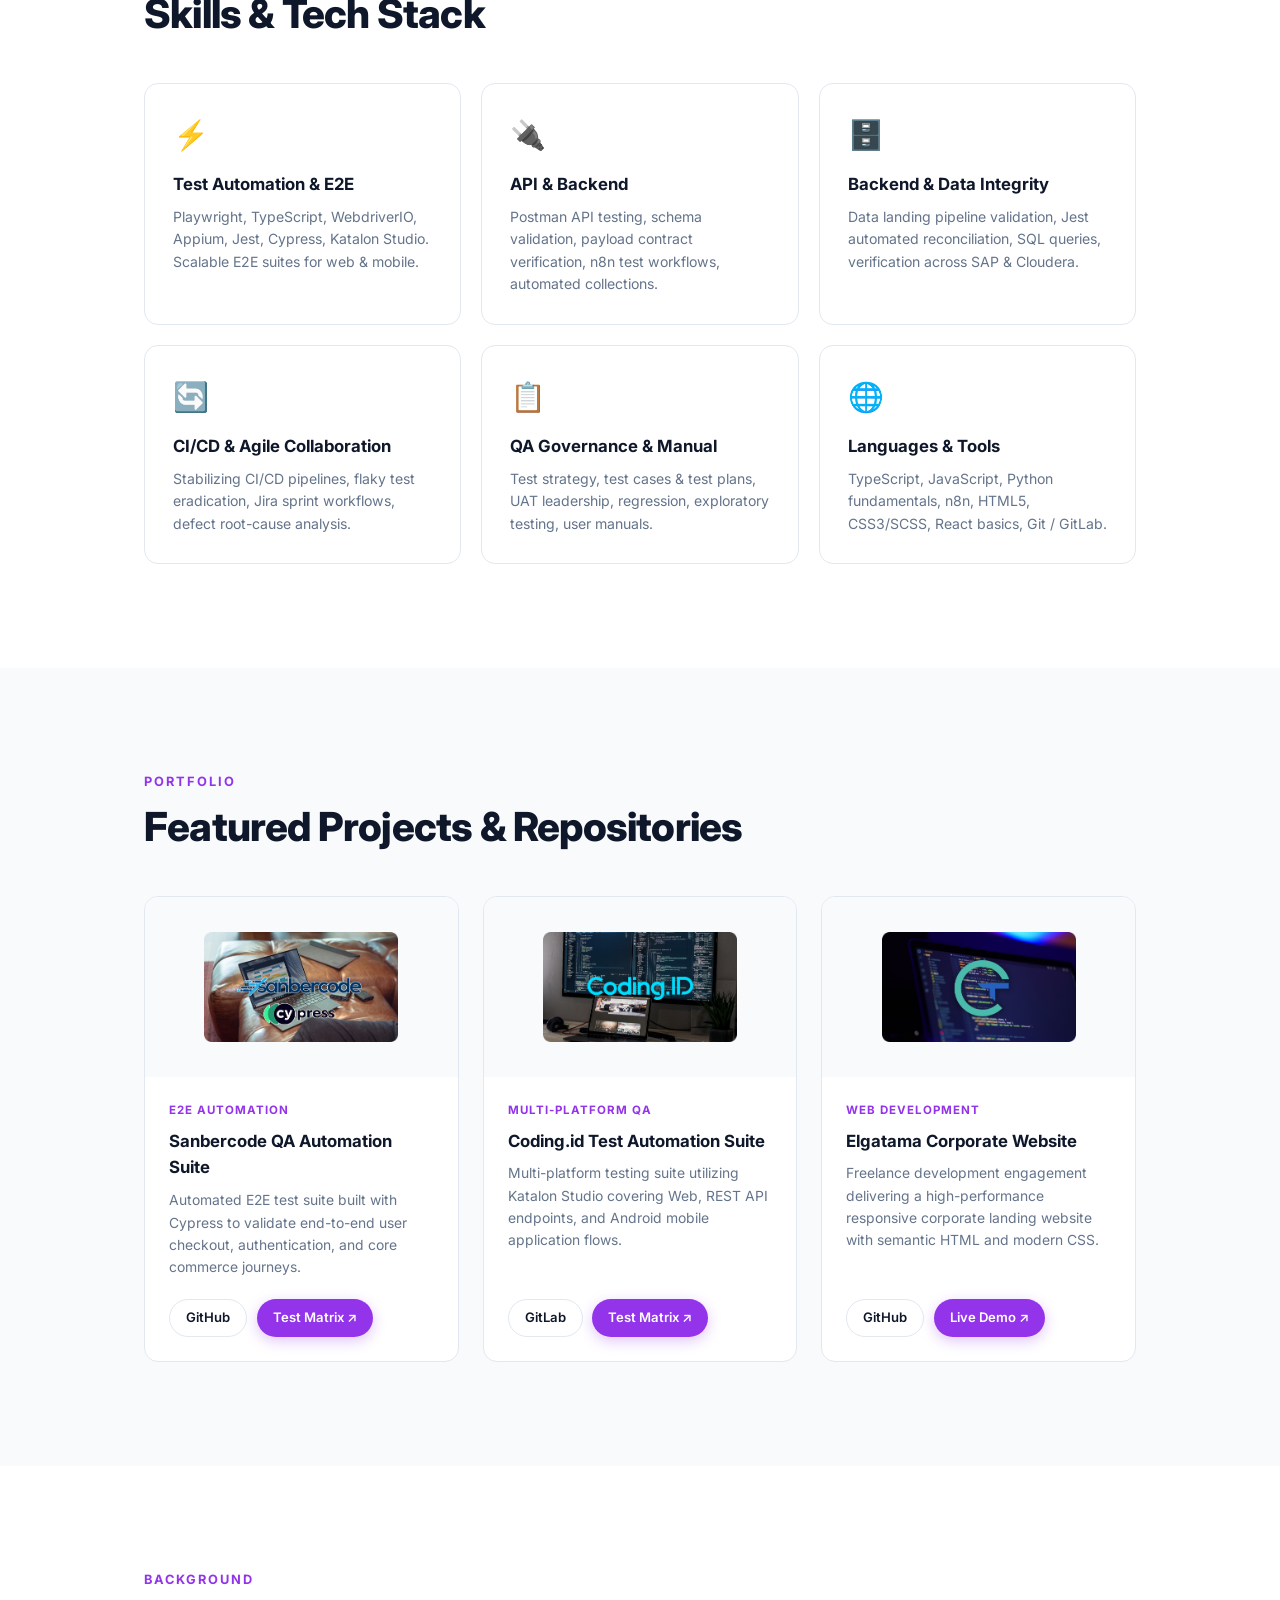
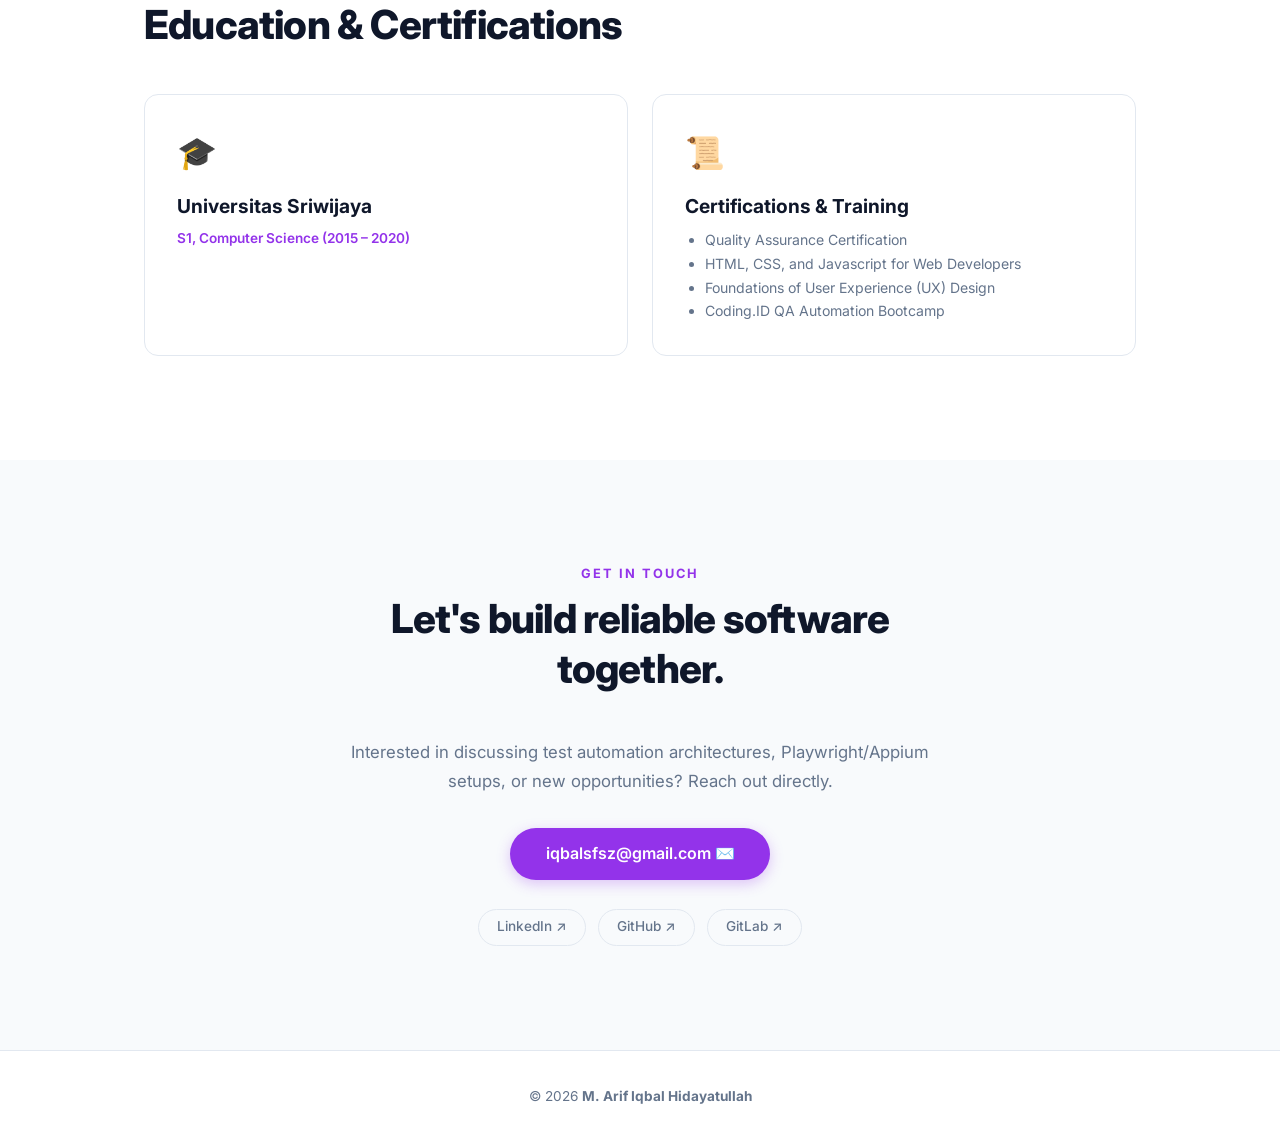
==== commit 5231b1ea: "adjusting to current" ====
--- a/index.html
+++ b/index.html
@@ -22,7 +22,7 @@
       <li><a href="#contact">Contact</a></li>
     </ul>
     <div class="nav-right">
-      <a class="btn btn-outline" href="resume/CV M.Arif Iqbal_QA.pdf" target="_blank">Resume ↗</a>
+      <a class="btn btn-outline" href="resume/CV_MArifIqbalHidayatullah.pdf" target="_blank">Resume ↗</a>
       <button class="theme-toggle" id="themeToggle" aria-label="Toggle theme">
         <span class="icon-sun">☀️</span>
         <span class="icon-moon">🌙</span>
@@ -41,7 +41,7 @@
       <li><a href="#skills" class="mobile-link">Skills</a></li>
       <li><a href="#projects" class="mobile-link">Projects</a></li>
       <li><a href="#contact" class="mobile-link">Contact</a></li>
-      <li><a href="resume/CV M.Arif Iqbal_QA.pdf" target="_blank" class="mobile-link">Resume ↗</a></li>
+      <li><a href="resume/CV_MArifIqbalHidayatullah.pdf" target="_blank" class="mobile-link">Resume ↗</a></li>
     </ul>
   </div>
 
@@ -112,16 +112,21 @@
             <h3 class="timeline-role">Test Engineer</h3>
             <p class="timeline-tags">
               <span>TypeScript</span>
+              <span>WebdriverIO</span>
+              <span>Appium</span>
               <span>Playwright</span>
-              <span>Appium</span>
               <span>Postman</span>
+              <span>n8n</span>
               <span>Slack</span>
+              <span>Git</span>
             </p>
             <ul class="timeline-bullets">
-              <li>Architected scalable automated E2E test suites with <strong>Playwright &amp; TypeScript</strong>, increasing overall test coverage from 60% to <strong>80%</strong>.</li>
-              <li>Boosted automated regression test pass rates from 40% to <strong>80%</strong>, significantly stabilizing CI/CD release cycles and drastically cutting down flaky tests.</li>
-              <li>Engineered cross-platform mobile automation scripts with <strong>Appium</strong> to validate critical user journeys across Android and iOS builds.</li>
-              <li>Conducted thorough API integration and contract testing using <strong>Postman</strong>, verifying payload schemas and endpoint responses across core financial services.</li>
+              <li>Took over as <strong>PIC Test Engineer</strong> for gold investment, insurance, and Super Flip after team restructuring, owning all testing and the biweekly regression cycles as the sole test engineer.</li>
+              <li>Raised the regression pass rate from <strong>60% to 90%</strong> and automation coverage from <strong>60% to 80%</strong> by stabilizing flaky tests (selector fixes, async handling, retry logic) and automating new test cases.</li>
+              <li>Migrated the full Appium mobile test suite to <strong>Syntinel</strong>, the company's internal test execution platform, making biweekly regression manageable for a single engineer.</li>
+              <li>Built and maintained mobile automation for critical transaction journeys using <strong>WebdriverIO, Appium, and TypeScript</strong> across iOS and Android.</li>
+              <li>Tested REST APIs with <strong>Postman and Playwright</strong>, validating payloads, status codes, and schema contracts across payment, gold investment, and insurance services.</li>
+              <li>Built an <strong>n8n workflow and Slack bot</strong> that automatically creates fully verified staging test accounts, replacing a 15-step manual process that took ~30 minutes.</li>
             </ul>
           </div>
         </div>
@@ -139,13 +144,15 @@
               <span>SQL</span>
               <span>SAP</span>
               <span>Cloudera</span>
+              <span>Jest</span>
               <span>Jira</span>
+              <span>Test Plans</span>
               <span>UAT</span>
             </p>
             <ul class="timeline-bullets">
-              <li>Formulated comprehensive Test Cases and Test Plans, maintaining organized test governance locally and within Jira.</li>
-              <li>Validated large-scale enterprise data landing pipelines across <strong>SQL, SAP, and Cloudera</strong> database environments.</li>
-              <li>Led program user acceptance testing (UAT) sessions with cross-functional stakeholders and authored clear user manuals for deployed software solutions.</li>
+              <li>Formulated end-to-end Test Cases and Test Plans, maintaining structured test documentation and defect tracking directly in <strong>Jira</strong>.</li>
+              <li>Validated enterprise data landing pipelines across <strong>SQL, SAP, and Cloudera</strong> environments, writing <strong>Jest</strong> scripts to automate data reconciliation by comparing source and target datasets exported as CSV.</li>
+              <li>Led cross-functional <strong>User Acceptance Testing (UAT)</strong> sessions with business stakeholders and authored comprehensive user operation manuals.</li>
             </ul>
           </div>
         </div>
@@ -155,18 +162,19 @@
           <div class="timeline-meta">
             <span class="timeline-company">Coding.ID &amp; Freelance</span>
             <span class="timeline-period">2022 — 2023</span>
-            <span class="timeline-location">Jakarta, Indonesia</span>
+            <span class="timeline-location">Indonesia</span>
           </div>
           <div class="timeline-content">
-            <h3 class="timeline-role">QA Trainee &amp; Freelance Web Developer</h3>
+            <h3 class="timeline-role">QA Automation &amp; Freelance Developer</h3>
             <p class="timeline-tags">
               <span>Katalon Studio</span>
               <span>Cypress</span>
-              <span>HTML/CSS/JS</span>
+              <span>JavaScript</span>
+              <span>HTML5/CSS3</span>
             </p>
             <ul class="timeline-bullets">
-              <li><strong>Coding.ID (Student Trainee):</strong> Mastered end-to-end automation testing for Web, API, and Mobile platforms using Katalon Studio and Cypress.</li>
-              <li><strong>Elgatama (Freelance Web Developer):</strong> Designed and developed client-facing company websites using clean semantic HTML, CSS, and modern JavaScript.</li>
+              <li><strong>Coding.ID:</strong> Completed comprehensive QA automation bootcamp specializing in automated testing for Web, API, and Mobile using <strong>Katalon Studio</strong> and <strong>Cypress</strong>.</li>
+              <li><strong>Elgatama:</strong> Designed and deployed responsive client corporate web platform using clean semantic <strong>HTML5, CSS3, and JavaScript</strong>.</li>
             </ul>
           </div>
         </div>
@@ -185,19 +193,19 @@
         <div class="skill-card">
           <div class="skill-icon">⚡</div>
           <h3>Test Automation &amp; E2E</h3>
-          <p>Playwright, TypeScript, Cypress, Appium, Katalon Studio. Scalable E2E suites for web &amp; mobile.</p>
+          <p>Playwright, TypeScript, WebdriverIO, Appium, Jest, Cypress, Katalon Studio. Scalable E2E suites for web &amp; mobile.</p>
         </div>
 
         <div class="skill-card">
           <div class="skill-icon">🔌</div>
-          <h3>API &amp; Contract Testing</h3>
-          <p>Postman API testing, schema validation, payload contract verification, automated collections.</p>
+          <h3>API &amp; Backend</h3>
+          <p>Postman API testing, schema validation, payload contract verification, n8n test workflows, automated collections.</p>
         </div>
 
         <div class="skill-card">
           <div class="skill-icon">🗄️</div>
           <h3>Backend &amp; Data Integrity</h3>
-          <p>Data landing validation, SQL queries, verification across SAP and Cloudera big data environments.</p>
+          <p>Data landing pipeline validation, Jest automated reconciliation, SQL queries, verification across SAP &amp; Cloudera.</p>
         </div>
 
         <div class="skill-card">
@@ -214,8 +222,8 @@
 
         <div class="skill-card">
           <div class="skill-icon">🌐</div>
-          <h3>Development Fundamentals</h3>
-          <p>TypeScript, JavaScript, React basics, HTML5, CSS3/SCSS, Git/GitHub/GitLab version control.</p>
+          <h3>Languages &amp; Tools</h3>
+          <p>TypeScript, JavaScript, Python fundamentals, n8n, HTML5, CSS3/SCSS, React basics, Git / GitLab.</p>
         </div>
 
       </div>
